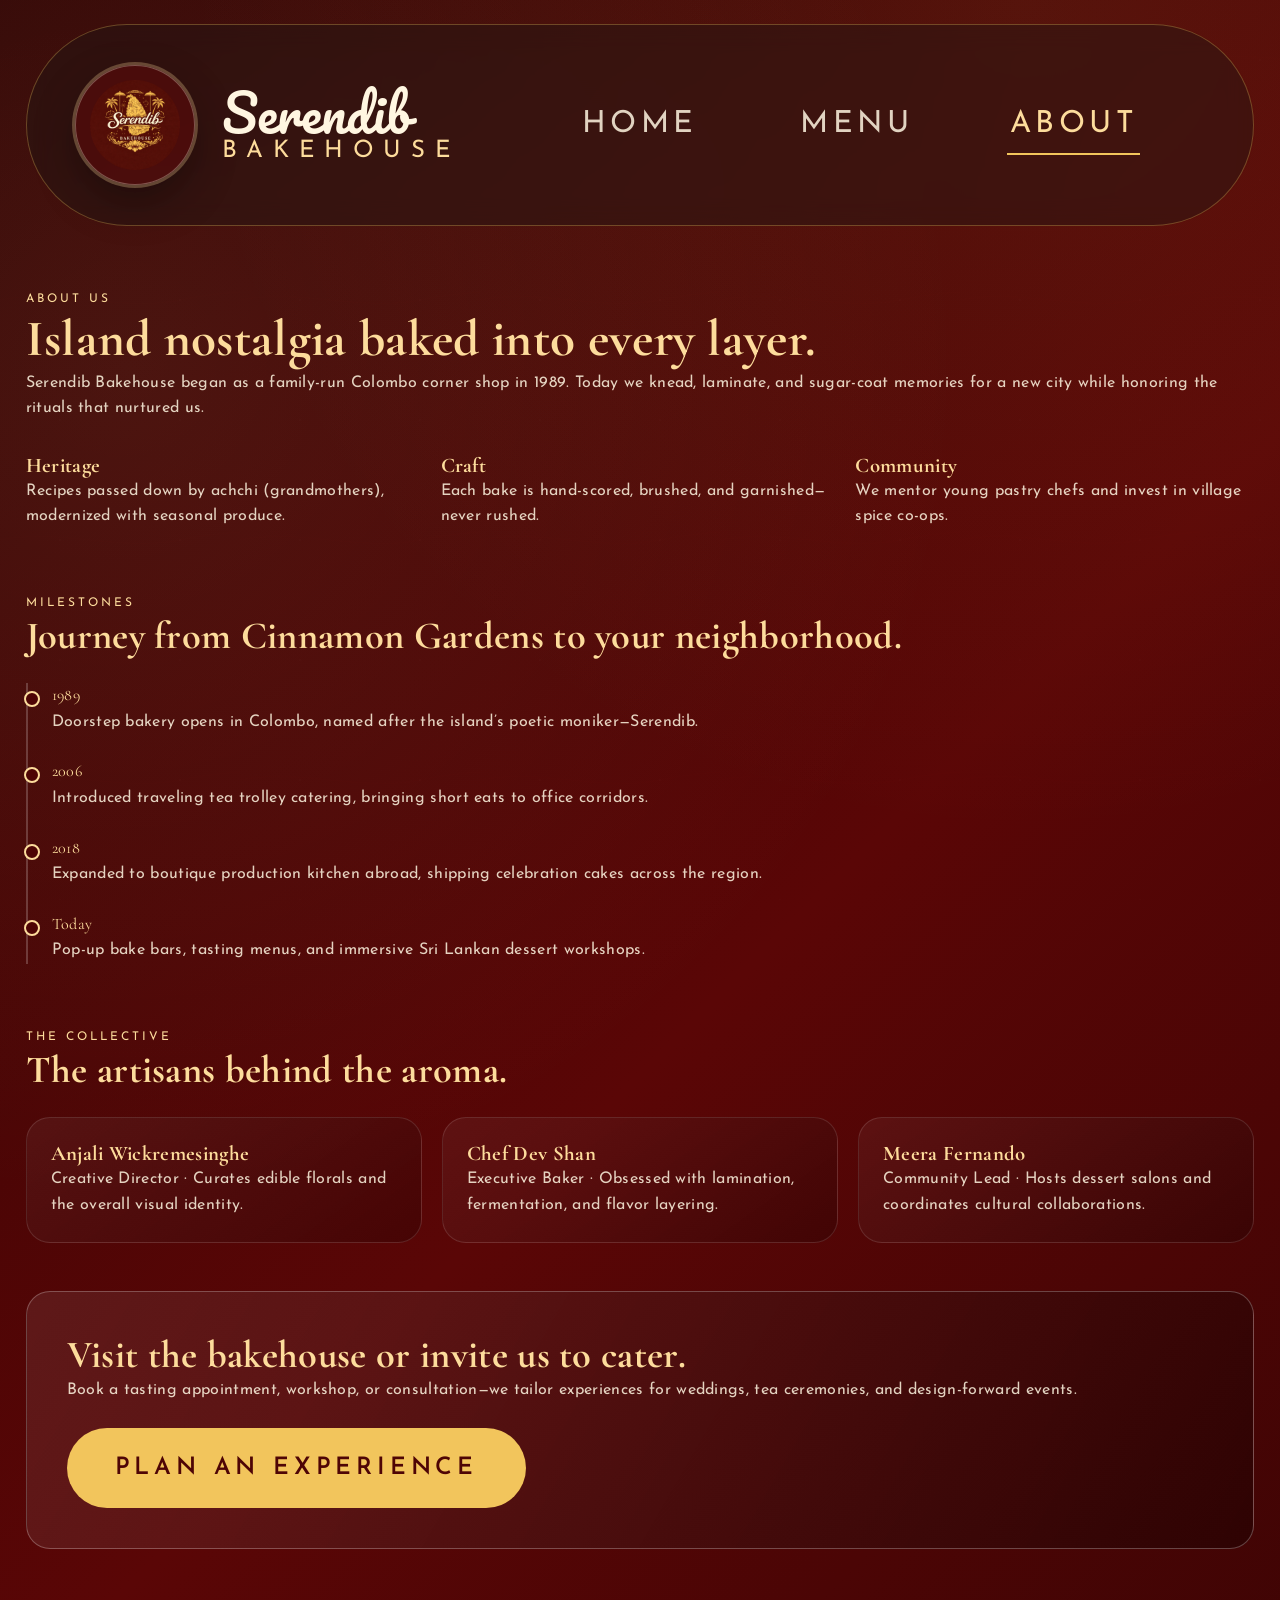
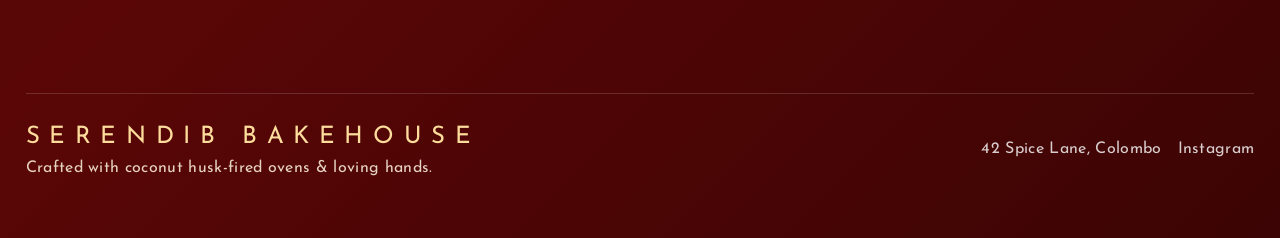
==== about.html @ 39933fa1 "Moving items  higher root" ====
<!DOCTYPE html>
<html lang="en">
<head>
    <meta charset="UTF-8" />
    <meta name="viewport" content="width=device-width, initial-scale=1.0" />
    <meta name="description" content="Discover the story, team, and craft behind Serendib Bakehouse." />
    <title>About Us | Serendib Bakehouse</title>
    <link rel="icon" type="image/png" href="assets/images/logo.png" />
    <link rel="preconnect" href="https://fonts.googleapis.com" />
    <link rel="preconnect" href="https://fonts.gstatic.com" crossorigin />
    <link href="https://fonts.googleapis.com/css2?family=Cormorant+Garamond:wght@400;500;600&family=Josefin+Sans:wght@300;400;500&family=Pacifico&display=swap" rel="stylesheet" />
    <link rel="stylesheet" href="assets/css/style.css" />
</head>
<body class="page page-about" data-page="about">
    <div class="ornate-backdrop" aria-hidden="true"></div>
    <header class="site-header">
        <a class="brand-mark" href="index.html">
            <img src="assets/images/logo.png" alt="Serendib Bakehouse crest" />
            <div class="brand-wordmark">
                <span class="wordmark-primary">Serendib</span>
                <span class="wordmark-secondary">Bakehouse</span>
            </div>
        </a>
        <button class="nav-toggle" aria-expanded="false" aria-controls="site-nav" aria-label="Toggle navigation">
            <span></span><span></span>
        </button>
        <nav class="site-nav" id="site-nav">
            <a href="index.html">Home</a>
            <a href="menu.html">Menu</a>
            <a href="about.html">About</a>
        </nav>
    </header>

    <main>
        <section class="about-hero">
            <div>
                <p class="eyebrow">About Us</p>
                <h1>Island nostalgia baked into every layer.</h1>
                <p>Serendib Bakehouse began as a family-run Colombo corner shop in 1989. Today we knead, laminate, and sugar-coat memories for a new city while honoring the rituals that nurtured us.</p>
            </div>
            <div class="about-pillars">
                <article>
                    <h3>Heritage</h3>
                    <p>Recipes passed down by achchi (grandmothers), modernized with seasonal produce.</p>
                </article>
                <article>
                    <h3>Craft</h3>
                    <p>Each bake is hand-scored, brushed, and garnished—never rushed.</p>
                </article>
                <article>
                    <h3>Community</h3>
                    <p>We mentor young pastry chefs and invest in village spice co-ops.</p>
                </article>
            </div>
        </section>

        <section class="timeline">
            <header>
                <p class="eyebrow">Milestones</p>
                <h2>Journey from Cinnamon Gardens to your neighborhood.</h2>
            </header>
            <ol>
                <li>
                    <span>1989</span>
                    <p>Doorstep bakery opens in Colombo, named after the island’s poetic moniker—Serendib.</p>
                </li>
                <li>
                    <span>2006</span>
                    <p>Introduced traveling tea trolley catering, bringing short eats to office corridors.</p>
                </li>
                <li>
                    <span>2018</span>
                    <p>Expanded to boutique production kitchen abroad, shipping celebration cakes across the region.</p>
                </li>
                <li>
                    <span>Today</span>
                    <p>Pop-up bake bars, tasting menus, and immersive Sri Lankan dessert workshops.</p>
                </li>
            </ol>
        </section>

        <section class="team">
            <header>
                <p class="eyebrow">The Collective</p>
                <h2>The artisans behind the aroma.</h2>
            </header>
            <div class="team-grid">
                <article>
                    <h3>Anjali Wickremesinghe</h3>
                    <p>Creative Director · Curates edible florals and the overall visual identity.</p>
                </article>
                <article>
                    <h3>Chef Dev Shan</h3>
                    <p>Executive Baker · Obsessed with lamination, fermentation, and flavor layering.</p>
                </article>
                <article>
                    <h3>Meera Fernando</h3>
                    <p>Community Lead · Hosts dessert salons and coordinates cultural collaborations.</p>
                </article>
            </div>
        </section>

        <section class="cta-panel">
            <div>
                <h2>Visit the bakehouse or invite us to cater.</h2>
                <p>Book a tasting appointment, workshop, or consultation—we tailor experiences for weddings, tea ceremonies, and design-forward events.</p>
            </div>
            <a class="btn btn-solid" href="mailto:hello@serendibbakehouse.com">Plan an experience</a>
        </section>
    </main>

    <footer class="site-footer">
        <div>
            <p class="wordmark-secondary">Serendib Bakehouse</p>
            <p>Crafted with coconut husk-fired ovens & loving hands.</p>
        </div>
        <div class="footer-links">
            <span>42 Spice Lane, Colombo</span>
            <a href="https://instagram.com/serendibbakehouse" target="_blank" rel="noreferrer">Instagram</a>
        </div>
    </footer>

    <script src="assets/js/main.js" defer></script>
</body>
</html>
---- assets/css/style.css ----
:root {
    --claret: #4e0505;
    --garnet: #6f1a07;
    --cardinal: #8c2f14;
    --saffron: #f2c55c;
    --amber: #fddc9c;
    --ivory: #fff6e1;
    --charcoal: #1c1814;
    --layout-max-width: 1800px;
    --layout-fluid-width: 96vw;
    --font-display: 'Cormorant Garamond', serif;
    --font-script: 'Pacifico', cursive;
    --font-body: 'Josefin Sans', sans-serif;
}

* {
    margin: 0;
    padding: 0;
    box-sizing: border-box;
}

body {
    font-family: var(--font-body);
    color: var(--ivory);
    background: radial-gradient(circle at 10% 20%, rgba(253, 220, 156, 0.08), transparent 45%),
        radial-gradient(circle at 80% 0%, rgba(242, 197, 92, 0.08), transparent 40%),
        linear-gradient(135deg, #300303 0%, #5a0606 55%, #3c0404 100%);
    min-height: 100vh;
    line-height: 1.6;
    letter-spacing: 0.02em;
    position: relative;
    overflow-x: hidden;
}

body::before {
    content: '';
    position: fixed;
    inset: 0;
    background-image: radial-gradient(rgba(255, 255, 255, 0.08) 1px, transparent 1px);
    background-size: 120px 120px;
    opacity: 0.15;
    pointer-events: none;
}

.ornate-backdrop {
    position: fixed;
    inset: 0;
    background: url('data:image/svg+xml,%3Csvg width="240" height="240" xmlns="http://www.w3.org/2000/svg" viewBox="0 0 240 240"%3E%3Cpath fill="none" stroke="%23f2c55c" stroke-opacity="0.18" stroke-width="0.6" d="M0 60c60-12 120 12 180 0s120-12 180 0"/%3E%3C/svg%3E') repeat;
    mix-blend-mode: soft-light;
    animation: drift 18s linear infinite;
    opacity: 0.2;
    pointer-events: none;
}

@keyframes drift {
    from {
        transform: translate3d(0, 0, 0);
    }
    to {
        transform: translate3d(-120px, -120px, 0);
    }
}

img {
    max-width: 120px;
    display: block;
}

main {
    width: min(var(--layout-max-width), var(--layout-fluid-width));
    margin: 0 auto;
    padding-bottom: 6rem;
}

section {
    margin-top: 4rem;
}

.eyebrow {
    text-transform: uppercase;
    letter-spacing: 0.25em;
    font-size: 0.75rem;
    color: var(--amber);
}

h1, h2, h3 {
    font-family: var(--font-display);
    line-height: 1.2;
    color: var(--amber);
}

h1 {
    font-size: clamp(2.2rem, 4vw, 3.5rem);
}

h2 {
    font-size: clamp(1.8rem, 3vw, 2.5rem);
}

h3 {
    font-size: 1.3rem;
}

p {
    color: rgba(255, 246, 225, 0.85);
}

.site-header {
    width: min(var(--layout-max-width), var(--layout-fluid-width));
    margin: 1.5rem auto 2rem;
    padding: 2.5rem 3rem;
    border: 1px solid rgba(242, 197, 92, 0.3);
    border-radius: 999px;
    backdrop-filter: blur(12px);
    display: flex;
    align-items: center;
    gap: 3rem;
    position: sticky;
    top: 1rem;
    z-index: 10;
    background: rgba(28, 24, 20, 0.4);
}

.site-header.scrolled {
    background: rgba(28, 24, 20, 0.72);
    box-shadow: 0 20px 60px rgba(0, 0, 0, 0.4);
    border-color: rgba(242, 197, 92, 0.5);
}

.brand-mark {
    display: flex;
    align-items: center;
    gap: 1.7rem;
    text-decoration: none;
}

.brand-mark img {
    width: 230px;
    height: auto;
    max-height: 170px;
    object-fit: contain;
    border-radius: 50%;
    border: 1px solid rgba(255, 246, 225, 0.3);
    padding: 14px;
    background: rgba(92, 10, 10, 0.6);
    box-shadow: 0 0 0 3px rgba(253, 220, 156, 0.28), 0 18px 40px rgba(0, 0, 0, 0.35);
}

.brand-wordmark {
    display: flex;
    flex-direction: column;
    line-height: 1;
}

.wordmark-primary {
    font-family: var(--font-script);
    font-size: 3.2rem;
    color: var(--ivory);
    font-weight: 400;
}

.wordmark-secondary {
    font-size: 1.5rem;
    letter-spacing: 0.4em;
    text-transform: uppercase;
    color: var(--amber);
}

.site-nav {
    display: flex;
    gap: 1.2rem;
    flex: 1;
    justify-content: space-evenly;
    margin-left: auto;
}

.site-nav a {
    text-decoration: none;
    color: rgba(255, 246, 225, 0.85);
    font-size: 1.9rem;
    letter-spacing: 0.15em;
    text-transform: uppercase;
    position: relative;
    text-align: center;
    min-width: 7ch;
}

.site-nav a::after {
    content: '';
    position: absolute;
    left: 0;
    bottom: -6px;
    width: 100%;
    height: 2px;
    background: var(--saffron);
    transform: scaleX(0);
    transform-origin: left;
    transition: transform 0.3s ease;
}

.site-nav a.active,
.site-nav a:hover {
    color: var(--amber);
}

.site-nav a.active::after {
    transform: scaleX(1);
}

.nav-toggle {
    display: none;
    flex-direction: column;
    gap: 6px;
    background: none;
    border: none;
    cursor: pointer;
}

.nav-toggle span {
    width: 22px;
    height: 2px;
    background: var(--amber);
    display: block;
}

.btn {
    border-radius: 999px;
    padding: 1.3rem 3rem;
    text-transform: uppercase;
    letter-spacing: 0.2em;
    font-size: 1.5rem;
    text-decoration: none;
    display: inline-flex;
    justify-content: center;
    align-items: center;
    white-space: nowrap;
}

.btn-outline {
    border: 1px solid var(--amber);
    color: var(--amber);
}

.btn-solid {
    background: var(--saffron);
    color: var(--claret);
    font-weight: 600;
}

.btn-link {
    color: var(--amber);
    border-bottom: 1px solid transparent;
}

.btn-link:hover {
    border-color: var(--amber);
}

.hero {
    display: flex;
    gap: 3rem;
    align-items: center;
    padding: 3rem 0 2rem;
}

.hero-logo {
    flex: 0 0 40%;
    display: flex;
    justify-content: center;
    align-items: center;
}

.hero-logo img {
    width: 100%;
    max-width: 420px;
    height: auto;
    filter: drop-shadow(0 30px 60px rgba(0, 0, 0, 0.4));
    animation: float 6s ease-in-out infinite;
}

@keyframes float {
    0%, 100% {
        transform: translateY(0);
    }
    50% {
        transform: translateY(-12px);
    }
}

.hero-copy {
    flex: 1;
}

.hero-copy p {
    max-width: 55ch;
}

.hero-actions {
    display: flex;
    gap: 1rem;
    flex-wrap: wrap;
    margin-top: 1.5rem;
}

.hero-highlight-grid {
    display: grid;
    grid-template-columns: repeat(auto-fit, minmax(180px, 1fr));
    gap: 1.2rem;
}

.hero-highlight-grid article {
    border: 1px solid rgba(253, 220, 156, 0.3);
    padding: 1.2rem;
    border-radius: 1.5rem;
    background: rgba(0, 0, 0, 0.25);
    animation: floatCard 8s ease-in-out infinite;
}

.hero-highlight-grid article:nth-child(2) {
    animation-delay: 1s;
}

.hero-highlight-grid article:nth-child(3) {
    animation-delay: 2s;
}

@keyframes floatCard {
    0%, 100% {
        transform: translateY(0);
    }
    50% {
        transform: translateY(-8px);
    }
}

.stat {
    font-family: var(--font-display);
    font-size: 2rem;
    color: var(--amber);
}

.signature header,
.testimonials header,
.timeline header,
.team header {
    margin-bottom: 1.5rem;
}

.card-grid,
.menu-grid,
.team-grid {
    display: grid;
    grid-template-columns: repeat(auto-fit, minmax(240px, 1fr));
    gap: 1.25rem;
}

.card-grid article,
.menu-grid article,
.team-grid article {
    padding: 1.5rem;
    border-radius: 1.5rem;
    border: 1px solid rgba(255, 255, 255, 0.12);
    background: linear-gradient(145deg, rgba(255, 255, 255, 0.05), rgba(0, 0, 0, 0.2));
}

.card-grid span,
.menu-grid span {
    display: block;
    margin-top: 0.8rem;
    font-size: 0.85rem;
    color: var(--amber);
}

.experience {
    display: grid;
    grid-template-columns: 1fr 2fr;
    gap: 2rem;
    align-items: center;
}

.experience-media {
    border-radius: 1.25rem;
    border: 1px solid rgba(255, 255, 255, 0.15);
    padding: 2.5rem;
    text-align: center;
    background: rgba(255, 255, 255, 0.05);
}

.badge {
    display: inline-block;
    border-radius: 999px;
    border: 1px solid var(--amber);
    padding: 0.4rem 1.2rem;
    text-transform: uppercase;
    letter-spacing: 0.2em;
    margin-bottom: 0.75rem;
}

.experience-steps article + article {
    border-top: 1px solid rgba(255, 255, 255, 0.12);
    margin-top: 1.25rem;
    padding-top: 1.25rem;
}

.testimonial-grid {
    display: grid;
    grid-template-columns: repeat(auto-fit, minmax(260px, 1fr));
    gap: 1.5rem;
}

blockquote {
    border-left: 2px solid rgba(255, 255, 255, 0.4);
    padding: 1rem 1.5rem;
    font-style: italic;
    background: rgba(0, 0, 0, 0.25);
    border-radius: 0 1.25rem 1.25rem 0;
}

blockquote cite {
    display: block;
    margin-top: 0.8rem;
    font-style: normal;
    color: var(--amber);
}

.site-footer {
    width: min(var(--layout-max-width), var(--layout-fluid-width));
    margin: 3rem auto 2rem;
    padding: 1.5rem 0;
    border-top: 1px solid rgba(255, 255, 255, 0.15);
    display: flex;
    justify-content: space-between;
    align-items: center;
    flex-wrap: wrap;
    gap: 1rem;
}

.footer-links {
    display: flex;
    gap: 1rem;
    flex-wrap: wrap;
}

.footer-links a,
.footer-links span {
    color: rgba(255, 255, 255, 0.8);
    text-decoration: none;
}

/* Menu page */
.menu-hero {
    display: flex;
    justify-content: space-between;
    gap: 2rem;
    align-items: center;
    border-radius: 2rem;
    padding: 2.5rem;
    border: 1px solid rgba(255, 255, 255, 0.15);
    background: radial-gradient(circle at top, rgba(255, 255, 255, 0.08), transparent 60%);
}

.menu-tags {
    display: flex;
    flex-direction: column;
    gap: 0.75rem;
}

.menu-tags span {
    border: 1px solid rgba(255, 255, 255, 0.2);
    padding: 0.5rem 0.9rem;
    border-radius: 999px;
    text-transform: uppercase;
    letter-spacing: 0.15em;
    font-size: 0.7rem;
}

.menu-section header {
    margin-bottom: 1rem;
}

.menu-note {
    margin-top: 3rem;
    border: 1px dashed rgba(255, 255, 255, 0.35);
    padding: 1.5rem;
    border-radius: 1rem;
    text-align: center;
}

.menu-note a {
    color: var(--amber);
}

/* Featured items with carousel */
.featured-items header {
    margin-bottom: 2.5rem;
    text-align: center;
}

.items-showcase {
    display: grid;
    grid-template-columns: repeat(auto-fit, minmax(320px, 1fr));
    gap: 2.5rem;
    margin-bottom: 3rem;
}

.item-card {
    border-radius: 1.75rem;
    border: 1px solid rgba(255, 255, 255, 0.15);
    overflow: hidden;
    background: linear-gradient(135deg, rgba(255, 255, 255, 0.06), rgba(0, 0, 0, 0.15));
    transition: all 0.3s ease;
}

.item-card:hover {
    border-color: rgba(242, 197, 92, 0.5);
    box-shadow: 0 20px 50px rgba(0, 0, 0, 0.35);
}

.item-carousel {
    position: relative;
    width: 100%;
    height: 520px;
    overflow: hidden;
    background: rgba(0, 0, 0, 0.3);
    border-bottom: 1px solid rgba(255, 255, 255, 0.1);
}

.carousel-viewport {
    position: relative;
    width: 100%;
    height: 100%;
    overflow: hidden;
    display: grid;
    place-items: center;
}

.carousel-slide {
    position: absolute;
    top: 0;
    left: 0;
    width: 100%;
    height: 100%;
    max-width: none;
    max-height: none;
    object-fit: cover;
    object-position: center;
    opacity: 0;
    transition: opacity 0.4s ease;
    display: block;
}

.carousel-slide.active {
    opacity: 1;
}

.carousel-btn {
    position: absolute;
    top: 50%;
    transform: translateY(-50%);
    width: 50px;
    height: 50px;
    background: rgba(79, 5, 5, 0.7);
    border: 1px solid rgba(242, 197, 92, 0.5);
    color: var(--amber);
    font-size: 2rem;
    cursor: pointer;
    border-radius: 50%;
    display: flex;
    align-items: center;
    justify-content: center;
    z-index: 5;
    transition: all 0.3s ease;
}

.carousel-btn:hover {
    background: rgba(79, 5, 5, 0.95);
    border-color: var(--amber);
}

.carousel-prev {
    left: 1rem;
}

.carousel-next {
    right: 1rem;
}

.carousel-dots {
    position: absolute;
    bottom: 1rem;
    left: 50%;
    transform: translateX(-50%);
    display: flex;
    gap: 0.6rem;
    z-index: 5;
}

.dot {
    width: 12px;
    height: 12px;
    border-radius: 50%;
    border: 1px solid rgba(255, 255, 255, 0.4);
    background: rgba(255, 255, 255, 0.2);
    cursor: pointer;
    transition: all 0.3s ease;
}

.dot.active {
    background: var(--amber);
    border-color: var(--amber);
    width: 28px;
    border-radius: 6px;
}

.dot:hover {
    background: rgba(242, 197, 92, 0.6);
}

.item-info {
    padding: 1.75rem;
}

.item-info h3 {
    margin-bottom: 0.8rem;
}

.item-info p {
    font-size: 0.95rem;
    line-height: 1.7;
    margin-bottom: 1.2rem;
}

.item-price {
    display: block;
    color: var(--amber);
    font-size: 0.9rem;
    font-weight: 500;
    letter-spacing: 0.1em;
}

/* About page */
.about-pillars {
    display: grid;
    grid-template-columns: repeat(auto-fit, minmax(200px, 1fr));
    gap: 1rem;
    margin-top: 2rem;
}

.timeline ol {
    list-style: none;
    border-left: 2px solid rgba(255, 255, 255, 0.2);
    padding-left: 1.5rem;
}

.timeline li {
    margin-bottom: 1.5rem;
    position: relative;
}

.timeline li::before {
    content: '';
    position: absolute;
    left: -1.7rem;
    top: 0.5rem;
    width: 12px;
    height: 12px;
    border-radius: 50%;
    border: 2px solid var(--amber);
    background: var(--claret);
}

.timeline span {
    font-family: var(--font-display);
    color: var(--amber);
}

.cta-panel {
    margin-top: 3rem;
    border-radius: 1.5rem;
    border: 1px solid rgba(255, 255, 255, 0.25);
    padding: 2.5rem;
    display: flex;
    flex-wrap: wrap;
    gap: 1.5rem;
    align-items: center;
    justify-content: space-between;
    background: linear-gradient(120deg, rgba(255, 255, 255, 0.08), rgba(0, 0, 0, 0.3));
}

/* Active nav state controlled via body data attribute */
body[data-page="home"] .site-nav a[href="index.html"],
body[data-page="menu"] .site-nav a[href="menu.html"],
body[data-page="about"] .site-nav a[href="about.html"] {
    color: var(--amber);
}

body[data-page="home"] .site-nav a[href="index.html"]::after,
body[data-page="menu"] .site-nav a[href="menu.html"]::after,
body[data-page="about"] .site-nav a[href="about.html"]::after {
    transform: scaleX(1);
}

/* Responsive tweaks */
@media (max-width: 900px) {
    .site-header {
        padding: 1.25rem 1.5rem;
        border-radius: 1.5rem;
        flex-wrap: wrap;
        gap: 1.5rem;
    }

    .brand-mark {
        gap: 0.85rem;
    }

    .brand-mark img {
        width: 112px;
        height: auto;
        max-height: 82px;
        padding: 6px;
    }

    .wordmark-primary {
        font-size: 1.6rem;
    }

    .wordmark-secondary {
        font-size: 0.75rem;
    }

    .site-nav {
        gap: 0.75rem;
    }

    .site-nav a {
        font-size: 0.95rem;
    }

    .btn {
        padding: 0.65rem 1.5rem;
        font-size: 0.75rem;
    }

    .nav-toggle {
        display: flex;
    }

    .site-nav {
        flex-basis: 100%;
        justify-content: flex-start;
        flex-direction: column;
        gap: 0.75rem;
        max-height: 0;
        overflow: hidden;
        transition: max-height 0.4s ease;
    }

    .site-nav.open {
        max-height: 220px;
        margin-top: 0.5rem;
    }

    .experience {
        grid-template-columns: 1fr;
    }

    .menu-hero {
        flex-direction: column;
    }

    .hero {
        flex-direction: column;
        gap: 1.5rem;
    }

    .hero-logo {
        flex: 0 0 100%;
        max-width: 280px;
    }

    .hero-copy {
        flex: 1;
    }
}

@media (max-width: 600px) {
    .hero-actions {
        flex-direction: column;
        align-items: stretch;
    }

    .site-footer {
        flex-direction: column;
        text-align: center;
    }

    .items-showcase {
        grid-template-columns: 1fr;
        gap: 1.5rem;
    }

    .carousel-btn {
        width: 40px;
        height: 40px;
        font-size: 1.5rem;
    }

    .carousel-prev {
        left: 0.5rem;
    }

    .carousel-next {
        right: 0.5rem;
    }

    .item-info {
        padding: 1.25rem;
    }

    .item-info h3 {
        font-size: 1.1rem;
    }

    .item-carousel {
        height: 380px;
    }
}
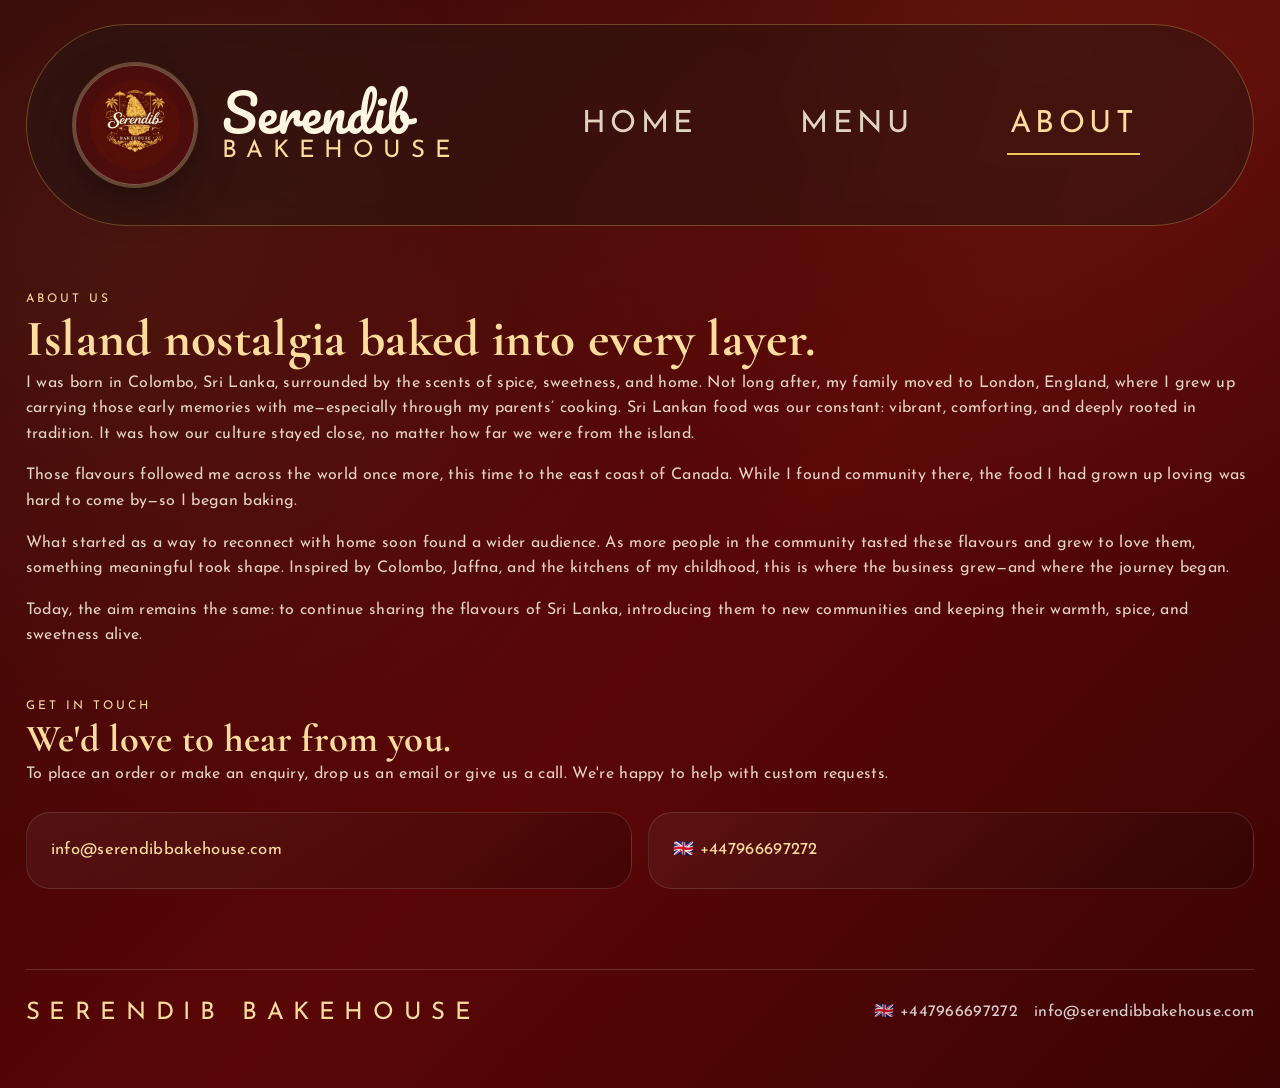
==== commit c6806ef4: "Updating about us details" ====
--- a/about.html
+++ b/about.html
@@ -1,125 +1,104 @@
-<!DOCTYPE html>
+<!doctype html>
 <html lang="en">
-<head>
+  <head>
     <meta charset="UTF-8" />
     <meta name="viewport" content="width=device-width, initial-scale=1.0" />
-    <meta name="description" content="Discover the story, team, and craft behind Serendib Bakehouse." />
+    <meta
+      name="description"
+      content="Discover the story, team, and craft behind Serendib Bakehouse."
+    />
     <title>About Us | Serendib Bakehouse</title>
     <link rel="icon" type="image/png" href="assets/images/logo.png" />
     <link rel="preconnect" href="https://fonts.googleapis.com" />
     <link rel="preconnect" href="https://fonts.gstatic.com" crossorigin />
-    <link href="https://fonts.googleapis.com/css2?family=Cormorant+Garamond:wght@400;500;600&family=Josefin+Sans:wght@300;400;500&family=Pacifico&display=swap" rel="stylesheet" />
+    <link
+      href="https://fonts.googleapis.com/css2?family=Cormorant+Garamond:wght@400;500;600&family=Josefin+Sans:wght@300;400;500&family=Pacifico&display=swap"
+      rel="stylesheet"
+    />
     <link rel="stylesheet" href="assets/css/style.css" />
-</head>
-<body class="page page-about" data-page="about">
+  </head>
+  <body class="page page-about" data-page="about">
     <div class="ornate-backdrop" aria-hidden="true"></div>
     <header class="site-header">
-        <a class="brand-mark" href="index.html">
-            <img src="assets/images/logo.png" alt="Serendib Bakehouse crest" />
-            <div class="brand-wordmark">
-                <span class="wordmark-primary">Serendib</span>
-                <span class="wordmark-secondary">Bakehouse</span>
-            </div>
-        </a>
-        <button class="nav-toggle" aria-expanded="false" aria-controls="site-nav" aria-label="Toggle navigation">
-            <span></span><span></span>
-        </button>
-        <nav class="site-nav" id="site-nav">
-            <a href="index.html">Home</a>
-            <a href="menu.html">Menu</a>
-            <a href="about.html">About</a>
-        </nav>
+      <a class="brand-mark" href="index.html">
+        <img src="assets/images/logo.png" alt="Serendib Bakehouse crest" />
+        <div class="brand-wordmark">
+          <span class="wordmark-primary">Serendib</span>
+          <span class="wordmark-secondary">Bakehouse</span>
+        </div>
+      </a>
+      <button
+        class="nav-toggle"
+        aria-expanded="false"
+        aria-controls="site-nav"
+        aria-label="Toggle navigation"
+      >
+        <span></span><span></span>
+      </button>
+      <nav class="site-nav" id="site-nav">
+        <a href="index.html">Home</a>
+        <a href="menu.html">Menu</a>
+        <a href="about.html">About</a>
+      </nav>
     </header>
 
     <main>
-        <section class="about-hero">
-            <div>
-                <p class="eyebrow">About Us</p>
-                <h1>Island nostalgia baked into every layer.</h1>
-                <p>Serendib Bakehouse began as a family-run Colombo corner shop in 1989. Today we knead, laminate, and sugar-coat memories for a new city while honoring the rituals that nurtured us.</p>
-            </div>
-            <div class="about-pillars">
-                <article>
-                    <h3>Heritage</h3>
-                    <p>Recipes passed down by achchi (grandmothers), modernized with seasonal produce.</p>
-                </article>
-                <article>
-                    <h3>Craft</h3>
-                    <p>Each bake is hand-scored, brushed, and garnished—never rushed.</p>
-                </article>
-                <article>
-                    <h3>Community</h3>
-                    <p>We mentor young pastry chefs and invest in village spice co-ops.</p>
-                </article>
-            </div>
-        </section>
+      <section class="about-hero">
+        <div>
+          <p class="eyebrow">About Us</p>
+          <h1>Island nostalgia baked into every layer.</h1>
+          <p>
+            I was born in Colombo, Sri Lanka, surrounded by the scents of spice,
+            sweetness, and home. Not long after, my family moved to London,
+            England, where I grew up carrying those early memories with
+            me—especially through my parents’ cooking. Sri Lankan food was our
+            constant: vibrant, comforting, and deeply rooted in tradition. It
+            was how our culture stayed close, no matter how far we were from the
+            island.
+          </p>
+          <p>
+            Those flavours followed me across the world once more, this time to
+            the east coast of Canada. While I found community there, the food I
+            had grown up loving was hard to come by—so I began baking.
+          </p>
+          <p>
+            What started as a way to reconnect with home soon found a wider
+            audience. As more people in the community tasted these flavours and
+            grew to love them, something meaningful took shape. Inspired by
+            Colombo, Jaffna, and the kitchens of my childhood, this is where the
+            business grew—and where the journey began.
+          </p>
+          <p>
+            Today, the aim remains the same: to continue sharing the flavours of
+            Sri Lanka, introducing them to new communities and keeping their
+            warmth, spice, and sweetness alive.
+          </p>
+        </div>
+      </section>
 
-        <section class="timeline">
-            <header>
-                <p class="eyebrow">Milestones</p>
-                <h2>Journey from Cinnamon Gardens to your neighborhood.</h2>
-            </header>
-            <ol>
-                <li>
-                    <span>1989</span>
-                    <p>Doorstep bakery opens in Colombo, named after the island’s poetic moniker—Serendib.</p>
-                </li>
-                <li>
-                    <span>2006</span>
-                    <p>Introduced traveling tea trolley catering, bringing short eats to office corridors.</p>
-                </li>
-                <li>
-                    <span>2018</span>
-                    <p>Expanded to boutique production kitchen abroad, shipping celebration cakes across the region.</p>
-                </li>
-                <li>
-                    <span>Today</span>
-                    <p>Pop-up bake bars, tasting menus, and immersive Sri Lankan dessert workshops.</p>
-                </li>
-            </ol>
-        </section>
-
-        <section class="team">
-            <header>
-                <p class="eyebrow">The Collective</p>
-                <h2>The artisans behind the aroma.</h2>
-            </header>
-            <div class="team-grid">
-                <article>
-                    <h3>Anjali Wickremesinghe</h3>
-                    <p>Creative Director · Curates edible florals and the overall visual identity.</p>
-                </article>
-                <article>
-                    <h3>Chef Dev Shan</h3>
-                    <p>Executive Baker · Obsessed with lamination, fermentation, and flavor layering.</p>
-                </article>
-                <article>
-                    <h3>Meera Fernando</h3>
-                    <p>Community Lead · Hosts dessert salons and coordinates cultural collaborations.</p>
-                </article>
-            </div>
-        </section>
-
-        <section class="cta-panel">
-            <div>
-                <h2>Visit the bakehouse or invite us to cater.</h2>
-                <p>Book a tasting appointment, workshop, or consultation—we tailor experiences for weddings, tea ceremonies, and design-forward events.</p>
-            </div>
-            <a class="btn btn-solid" href="mailto:hello@serendibbakehouse.com">Plan an experience</a>
-        </section>
+      <section class="get-in-touch">
+        <header>
+          <p class="eyebrow">Get in Touch</p>
+          <h2>We'd love to hear from you.</h2>
+          <p>To place an order or make an enquiry, drop us an email or give us a call. We're happy to help with custom requests.</p>
+        </header>
+        <div class="contact-details">
+          <a href="mailto:info@serendibbakehouse.com">info@serendibbakehouse.com</a>
+          <a href="tel:+447966697272">🇬🇧 +447966697272</a>
+        </div>
+      </section>
     </main>
 
     <footer class="site-footer">
-        <div>
-            <p class="wordmark-secondary">Serendib Bakehouse</p>
-            <p>Crafted with coconut husk-fired ovens & loving hands.</p>
-        </div>
-        <div class="footer-links">
-            <span>42 Spice Lane, Colombo</span>
-            <a href="https://instagram.com/serendibbakehouse" target="_blank" rel="noreferrer">Instagram</a>
-        </div>
+      <div>
+        <p class="wordmark-secondary">Serendib Bakehouse</p>
+      </div>
+      <div class="footer-links">
+        <a href="tel:+447966697272">🇬🇧 +447966697272</a>
+        <span><a href="mailto:info@serendibbakehouse.com">info@serendibbakehouse.com</a></span>
+      </div>
     </footer>
 
     <script src="assets/js/main.js" defer></script>
-</body>
+  </body>
 </html>
--- a/assets/css/style.css
+++ b/assets/css/style.css
@@ -234,6 +234,8 @@
     justify-content: center;
     align-items: center;
     white-space: nowrap;
+    cursor: pointer;
+    transition: transform 0.2s ease, box-shadow 0.2s ease, background 0.2s ease;
 }
 
 .btn-outline {
@@ -242,18 +244,51 @@
 }
 
 .btn-solid {
-    background: var(--saffron);
+    background: linear-gradient(to bottom, #f7d478, #f2c55c);
     color: var(--claret);
-    font-weight: 600;
+    font-weight: 700;
+    border-bottom: 4px solid #917637;
+    box-shadow: 0 6px 0 #614f25,
+                0 8px 18px rgba(0, 0, 0, 0.4);
+    transform: translateY(-2px);
+}
+
+.btn-solid:hover {
+    transform: translateY(-5px);
+    box-shadow: 0 10px 0 #614f25,
+                0 14px 28px rgba(0, 0, 0, 0.45);
+    filter: brightness(1.08);
+}
+
+.btn-solid:active {
+    transform: translateY(2px);
+    box-shadow: 0 2px 0 #614f25,
+                0 3px 8px rgba(0, 0, 0, 0.3);
+    filter: brightness(0.95);
 }
 
 .btn-link {
     color: var(--amber);
-    border-bottom: 1px solid transparent;
+    border: 2px solid var(--amber);
+    border-bottom: 4px solid #917637;
+    border-radius: 999px;
+    background: linear-gradient(to bottom, rgba(255,255,255,0.08), rgba(255,255,255,0.02));
+    box-shadow: 0 5px 0 #594d37,
+                0 7px 14px rgba(0, 0, 0, 0.3);
+    transform: translateY(-2px);
 }
 
 .btn-link:hover {
-    border-color: var(--amber);
+    background: linear-gradient(to bottom, rgba(255,255,255,0.14), rgba(255,255,255,0.06));
+    transform: translateY(-5px);
+    box-shadow: 0 9px 0 #594d37,
+                0 12px 22px rgba(0, 0, 0, 0.35);
+}
+
+.btn-link:active {
+    transform: translateY(2px);
+    box-shadow: 0 2px 0 #594d37,
+                0 3px 8px rgba(0, 0, 0, 0.25);
 }
 
 .hero {
@@ -297,9 +332,9 @@
 
 .hero-actions {
     display: flex;
-    gap: 1rem;
+    gap: 1.2rem;
     flex-wrap: wrap;
-    margin-top: 1.5rem;
+    margin-top: 2.5rem;
 }
 
 .hero-highlight-grid {
@@ -350,17 +385,20 @@
 .menu-grid,
 .team-grid {
     display: grid;
-    grid-template-columns: repeat(auto-fit, minmax(240px, 1fr));
-    gap: 1.25rem;
+    grid-template-columns: repeat(auto-fit, minmax(320px, 1fr));
+    gap: 2.5rem;
+    width: 100%;
 }
 
 .card-grid article,
 .menu-grid article,
 .team-grid article {
-    padding: 1.5rem;
-    border-radius: 1.5rem;
-    border: 1px solid rgba(255, 255, 255, 0.12);
-    background: linear-gradient(145deg, rgba(255, 255, 255, 0.05), rgba(0, 0, 0, 0.2));
+    padding: 0;
+    border-radius: 1.75rem;
+    border: 1px solid rgba(255, 255, 255, 0.15);
+    background: linear-gradient(135deg, rgba(255, 255, 255, 0.06), rgba(0, 0, 0, 0.15));
+    overflow: hidden;
+    transition: all 0.3s ease;
 }
 
 .card-grid span,
@@ -371,12 +409,182 @@
     color: var(--amber);
 }
 
-.experience {
-    display: grid;
-    grid-template-columns: 1fr 2fr;
-    gap: 2rem;
+/* ── Menu cards (signature section) ── */
+.menu-card {
+    cursor: pointer;
+    outline: none;
+    display: flex;
+    flex-direction: column;
+}
+
+.menu-card:hover,
+.menu-card:focus-visible {
+    border-color: rgba(242, 197, 92, 0.5);
+    box-shadow: 0 20px 50px rgba(0, 0, 0, 0.35);
+}
+
+.menu-card-thumb {
+    position: relative;
+    width: 100%;
+    height: 520px;
+    overflow: hidden;
+    background: rgba(0, 0, 0, 0.3);
+    border-bottom: 1px solid rgba(255, 255, 255, 0.1);
+}
+
+.menu-card-thumb img {
+    position: absolute;
+    top: 0;
+    left: 0;
+    display: block;
+    width: 100%;
+    height: 100%;
+    object-fit: cover;
+    object-position: center;
+    transition: transform 0.35s ease;
+}
+
+.menu-card:hover .menu-card-thumb img {
+    transform: scale(1.05);
+}
+
+.menu-card .item-info {
+    padding: 1.75rem;
+}
+
+.menu-card .item-info h3 {
+    margin-bottom: 0.8rem;
+}
+
+.menu-card .item-info p {
+    font-size: 0.95rem;
+    line-height: 1.7;
+    margin-bottom: 0.5rem;
+}
+
+.menu-card .item-info span {
+    display: block;
+    font-size: 0.85rem;
+    color: var(--amber);
+}
+
+/* ── Item modal ── */
+.item-modal {
+    position: fixed;
+    inset: 0;
+    z-index: 900;
+    display: flex;
     align-items: center;
-}
+    justify-content: center;
+}
+
+.item-modal[hidden] {
+    display: none;
+}
+
+.item-modal-backdrop {
+    position: absolute;
+    inset: 0;
+    background: rgba(0, 0, 0, 0.75);
+    backdrop-filter: blur(4px);
+}
+
+.item-modal-panel {
+    position: relative;
+    z-index: 1;
+    background: linear-gradient(145deg, var(--garnet), var(--claret));
+    border: 1px solid rgba(253, 220, 156, 0.2);
+    border-radius: 1.75rem;
+    width: min(680px, 92vw);
+    max-height: 90vh;
+    overflow-y: auto;
+    box-shadow: 0 30px 80px rgba(0, 0, 0, 0.6);
+    animation: modal-in 0.28s ease;
+}
+
+@keyframes modal-in {
+    from { opacity: 0; transform: translateY(32px) scale(0.97); }
+    to   { opacity: 1; transform: translateY(0) scale(1); }
+}
+
+.item-modal-close {
+    position: absolute;
+    top: 1rem;
+    right: 1.25rem;
+    background: rgba(255, 255, 255, 0.08);
+    border: 1px solid rgba(255, 255, 255, 0.15);
+    color: var(--amber);
+    font-size: 1.5rem;
+    line-height: 1;
+    width: 2.5rem;
+    height: 2.5rem;
+    border-radius: 50%;
+    cursor: pointer;
+    display: flex;
+    align-items: center;
+    justify-content: center;
+    z-index: 2;
+    transition: background 0.2s ease;
+}
+
+.item-modal-close:hover {
+    background: rgba(255, 255, 255, 0.18);
+}
+
+.item-modal-carousel {
+    position: relative;
+    width: 100%;
+    aspect-ratio: 16 / 9;
+    border-radius: 1.75rem 1.75rem 0 0;
+    overflow: hidden;
+}
+
+.item-modal-carousel .carousel-viewport {
+    width: 100%;
+    height: 100%;
+}
+
+.item-modal-carousel .carousel-slide {
+    position: absolute;
+    inset: 0;
+    width: 100%;
+    height: 100%;
+    object-fit: cover;
+    opacity: 0;
+    transition: opacity 0.4s ease;
+}
+
+.item-modal-carousel .carousel-slide.active {
+    opacity: 1;
+}
+
+.item-modal-carousel .carousel-dots {
+    position: absolute;
+    bottom: 0.75rem;
+    left: 50%;
+    transform: translateX(-50%);
+    display: flex;
+    gap: 0.4rem;
+}
+
+.item-modal-body {
+    padding: 1.75rem 2rem 2rem;
+    display: flex;
+    flex-direction: column;
+    gap: 1rem;
+}
+
+.item-modal-body h2 {
+    font-family: var(--font-display);
+    font-size: 2rem;
+    color: var(--amber);
+}
+
+.item-modal-body p {
+    color: var(--ivory);
+    line-height: 1.7;
+}
+
 
 .experience-media {
     border-radius: 1.25rem;
@@ -639,6 +847,10 @@
 }
 
 /* About page */
+.about-hero > div > p + p {
+    margin-top: 1rem;
+}
+
 .about-pillars {
     display: grid;
     grid-template-columns: repeat(auto-fit, minmax(200px, 1fr));
@@ -687,6 +899,43 @@
     background: linear-gradient(120deg, rgba(255, 255, 255, 0.08), rgba(0, 0, 0, 0.3));
 }
 
+.get-in-touch {
+    margin-top: 3rem;
+    margin-bottom: 0;
+    padding-bottom: 0;
+}
+
+.page-about main {
+    padding-bottom: 2rem;
+}
+
+.get-in-touch header {
+    margin-bottom: 1.5rem;
+}
+
+.contact-details {
+    display: grid;
+    grid-template-columns: repeat(auto-fit, minmax(200px, 1fr));
+    gap: 1rem;
+}
+
+.contact-details a {
+    display: block;
+    padding: 1.5rem;
+    border-radius: 1.5rem;
+    border: 1px solid rgba(255, 255, 255, 0.12);
+    background: linear-gradient(145deg, rgba(255, 255, 255, 0.05), rgba(0, 0, 0, 0.2));
+    color: var(--amber);
+    text-decoration: none;
+    font-size: 1.05rem;
+    transition: border-color 0.2s ease, background 0.2s ease;
+}
+
+.contact-details a:hover {
+    border-color: rgba(242, 197, 92, 0.4);
+    background: rgba(255, 255, 255, 0.06);
+}
+
 /* Active nav state controlled via body data attribute */
 body[data-page="home"] .site-nav a[href="index.html"],
 body[data-page="menu"] .site-nav a[href="menu.html"],
@@ -784,6 +1033,12 @@
 }
 
 @media (max-width: 600px) {
+    .card-grid,
+    .menu-grid,
+    .team-grid {
+        grid-template-columns: 1fr;
+    }
+
     .hero-actions {
         flex-direction: column;
         align-items: stretch;
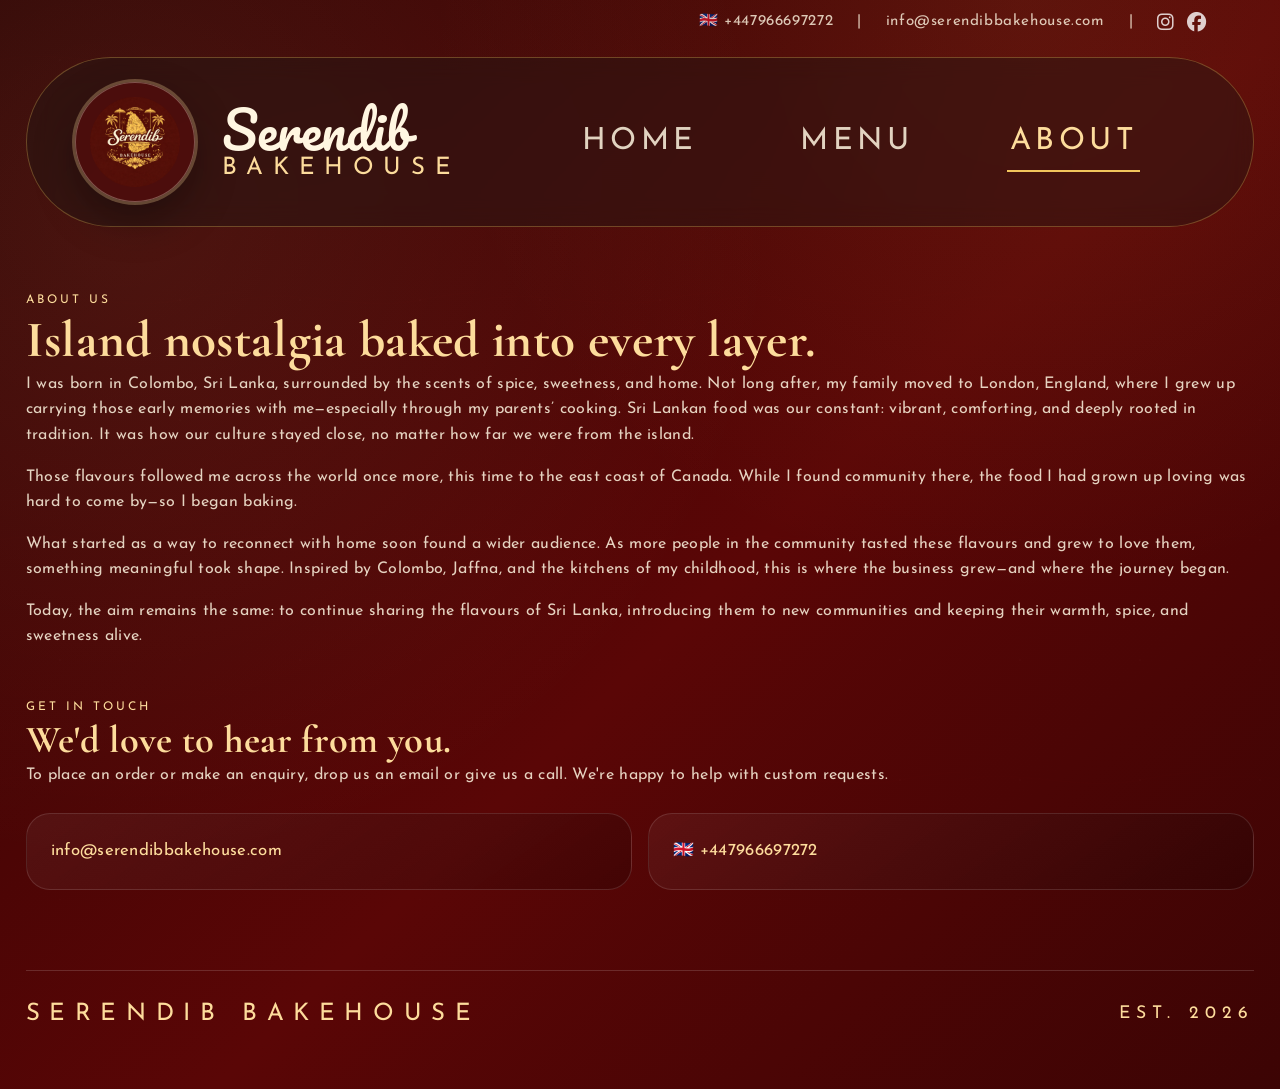
==== commit 872ff6b2: "Adding socials" ====
--- a/about.html
+++ b/about.html
@@ -16,9 +16,21 @@
       rel="stylesheet"
     />
     <link rel="stylesheet" href="assets/css/style.css" />
+    <link rel="stylesheet" href="https://cdnjs.cloudflare.com/ajax/libs/font-awesome/6.5.1/css/all.min.css" integrity="sha512-DTOQO9RWCH3ppGqcWaEA1BIZOC6xxalwEsw9c2QQeAIftl+Vegovlnee1c9QX4TctnWMn13TZye+giMm8e2LwA==" crossorigin="anonymous" referrerpolicy="no-referrer" />
   </head>
   <body class="page page-about" data-page="about">
     <div class="ornate-backdrop" aria-hidden="true"></div>
+    <div class="site-sticky-top">
+    <div class="site-topbar">
+      <a href="tel:+447966697272">🇬🇧 +447966697272</a>
+      <span class="site-topbar-divider">|</span>
+      <a href="mailto:info@serendibbakehouse.com">info@serendibbakehouse.com</a>
+      <span class="site-topbar-divider">|</span>
+      <div class="social-links">
+        <a href="https://www.instagram.com/serendibbakehouse" target="_blank" rel="noopener noreferrer" aria-label="Serendib Bakehouse on Instagram"><i class="fa-brands fa-instagram"></i></a>
+        <a href="https://www.facebook.com/profile.php?id=61588811220014" target="_blank" rel="noopener noreferrer" aria-label="Serendib Bakehouse on Facebook"><i class="fa-brands fa-facebook"></i></a>
+      </div>
+    </div>
     <header class="site-header">
       <a class="brand-mark" href="index.html">
         <img src="assets/images/logo.png" alt="Serendib Bakehouse crest" />
@@ -41,6 +53,7 @@
         <a href="about.html">About</a>
       </nav>
     </header>
+    </div><!-- /.site-sticky-top -->
 
     <main>
       <section class="about-hero">
@@ -93,10 +106,7 @@
       <div>
         <p class="wordmark-secondary">Serendib Bakehouse</p>
       </div>
-      <div class="footer-links">
-        <a href="tel:+447966697272">🇬🇧 +447966697272</a>
-        <span><a href="mailto:info@serendibbakehouse.com">info@serendibbakehouse.com</a></span>
-      </div>
+      <p class="footer-est">Est. 2026</p>
     </footer>
 
     <script src="assets/js/main.js" defer></script>
--- a/assets/css/style.css
+++ b/assets/css/style.css
@@ -68,7 +68,7 @@
 
 main {
     width: min(var(--layout-max-width), var(--layout-fluid-width));
-    margin: 0 auto;
+    margin: 2rem auto 0;
     padding-bottom: 6rem;
 }
 
@@ -105,19 +105,60 @@
     color: rgba(255, 246, 225, 0.85);
 }
 
+.site-sticky-top {
+    position: sticky;
+    top: 0;
+    z-index: 20;
+}
+
+.site-topbar {
+    width: min(var(--layout-max-width), var(--layout-fluid-width));
+    margin: 0 auto;
+    padding: 0.65rem 3rem;
+    display: flex;
+    justify-content: flex-end;
+    align-items: center;
+    gap: 1.5rem;
+    font-size: 0.95rem;
+    letter-spacing: 0.04em;
+    flex-wrap: wrap;
+}
+
+.site-topbar a,
+.site-topbar span {
+    color: rgba(255, 246, 225, 0.8);
+    text-decoration: none;
+    transition: color 0.2s ease;
+}
+
+.site-topbar a:hover {
+    color: var(--saffron);
+}
+
+.site-topbar .social-links {
+    display: flex;
+    gap: 0.75rem;
+    align-items: center;
+}
+
+.site-topbar .social-links a {
+    font-size: 1.2rem;
+}
+
+.site-topbar-divider {
+    color: rgba(255, 246, 225, 0.25);
+}
+
 .site-header {
     width: min(var(--layout-max-width), var(--layout-fluid-width));
-    margin: 1.5rem auto 2rem;
-    padding: 2.5rem 3rem;
+    margin: 0.75rem auto 0;
+    padding: 1.5rem 3rem;
     border: 1px solid rgba(242, 197, 92, 0.3);
     border-radius: 999px;
     backdrop-filter: blur(12px);
     display: flex;
     align-items: center;
     gap: 3rem;
-    position: sticky;
-    top: 1rem;
-    z-index: 10;
     background: rgba(28, 24, 20, 0.4);
 }
 
@@ -649,10 +690,39 @@
     flex-wrap: wrap;
 }
 
+.footer-est {
+    font-family: var(--font-body);
+    font-size: 1.1rem;
+    font-style: normal;
+    text-transform: uppercase;
+    letter-spacing: 0.35em;
+    color: var(--amber);
+}
+
 .footer-links a,
 .footer-links span {
     color: rgba(255, 255, 255, 0.8);
     text-decoration: none;
+}
+
+.social-links {
+    display: flex;
+    gap: 0.75rem;
+    align-items: center;
+}
+
+.social-links a {
+    color: rgba(255, 255, 255, 0.8);
+    text-decoration: none;
+    font-size: 1.25rem;
+    transition: color 0.2s ease;
+    display: inline-flex;
+    align-items: center;
+    gap: 0.35rem;
+}
+
+.social-links a:hover {
+    color: var(--saffron);
 }
 
 /* Menu page */
@@ -846,6 +916,53 @@
     letter-spacing: 0.1em;
 }
 
+.item-details {
+    margin-top: 1rem;
+    border-top: 1px solid var(--border, rgba(0,0,0,0.1));
+    padding-top: 0.75rem;
+}
+
+.item-details-group {
+    border-bottom: 1px solid var(--border, rgba(0,0,0,0.08));
+}
+
+.item-details-group:last-child {
+    border-bottom: none;
+}
+
+.item-details-group summary {
+    cursor: pointer;
+    padding: 0.55rem 0;
+    font-family: var(--font-sans, 'Josefin Sans', sans-serif);
+    font-size: 0.8rem;
+    font-weight: 500;
+    letter-spacing: 0.1em;
+    text-transform: uppercase;
+    list-style: none;
+    display: flex;
+    justify-content: space-between;
+    align-items: center;
+    user-select: none;
+}
+
+.item-details-group summary::after {
+    content: '+';
+    font-size: 1rem;
+    line-height: 1;
+    transition: transform 0.2s ease;
+}
+
+.item-details-group[open] summary::after {
+    transform: rotate(45deg);
+}
+
+.item-details-group p {
+    font-size: 0.85rem;
+    line-height: 1.65;
+    margin: 0 0 0.75rem;
+    color: rgba(255, 246, 225, 0.85);
+}
+
 /* About page */
 .about-hero > div > p + p {
     margin-top: 1rem;
@@ -951,6 +1068,13 @@
 
 /* Responsive tweaks */
 @media (max-width: 900px) {
+    .site-topbar {
+        padding: 0.5rem 1.5rem;
+        gap: 0.75rem;
+        font-size: 0.82rem;
+        justify-content: center;
+    }
+
     .site-header {
         padding: 1.25rem 1.5rem;
         border-radius: 1.5rem;
@@ -1033,6 +1157,15 @@
 }
 
 @media (max-width: 600px) {
+    .site-topbar {
+        justify-content: center;
+        gap: 0.5rem;
+    }
+
+    .site-topbar-divider {
+        display: none;
+    }
+
     .card-grid,
     .menu-grid,
     .team-grid {
